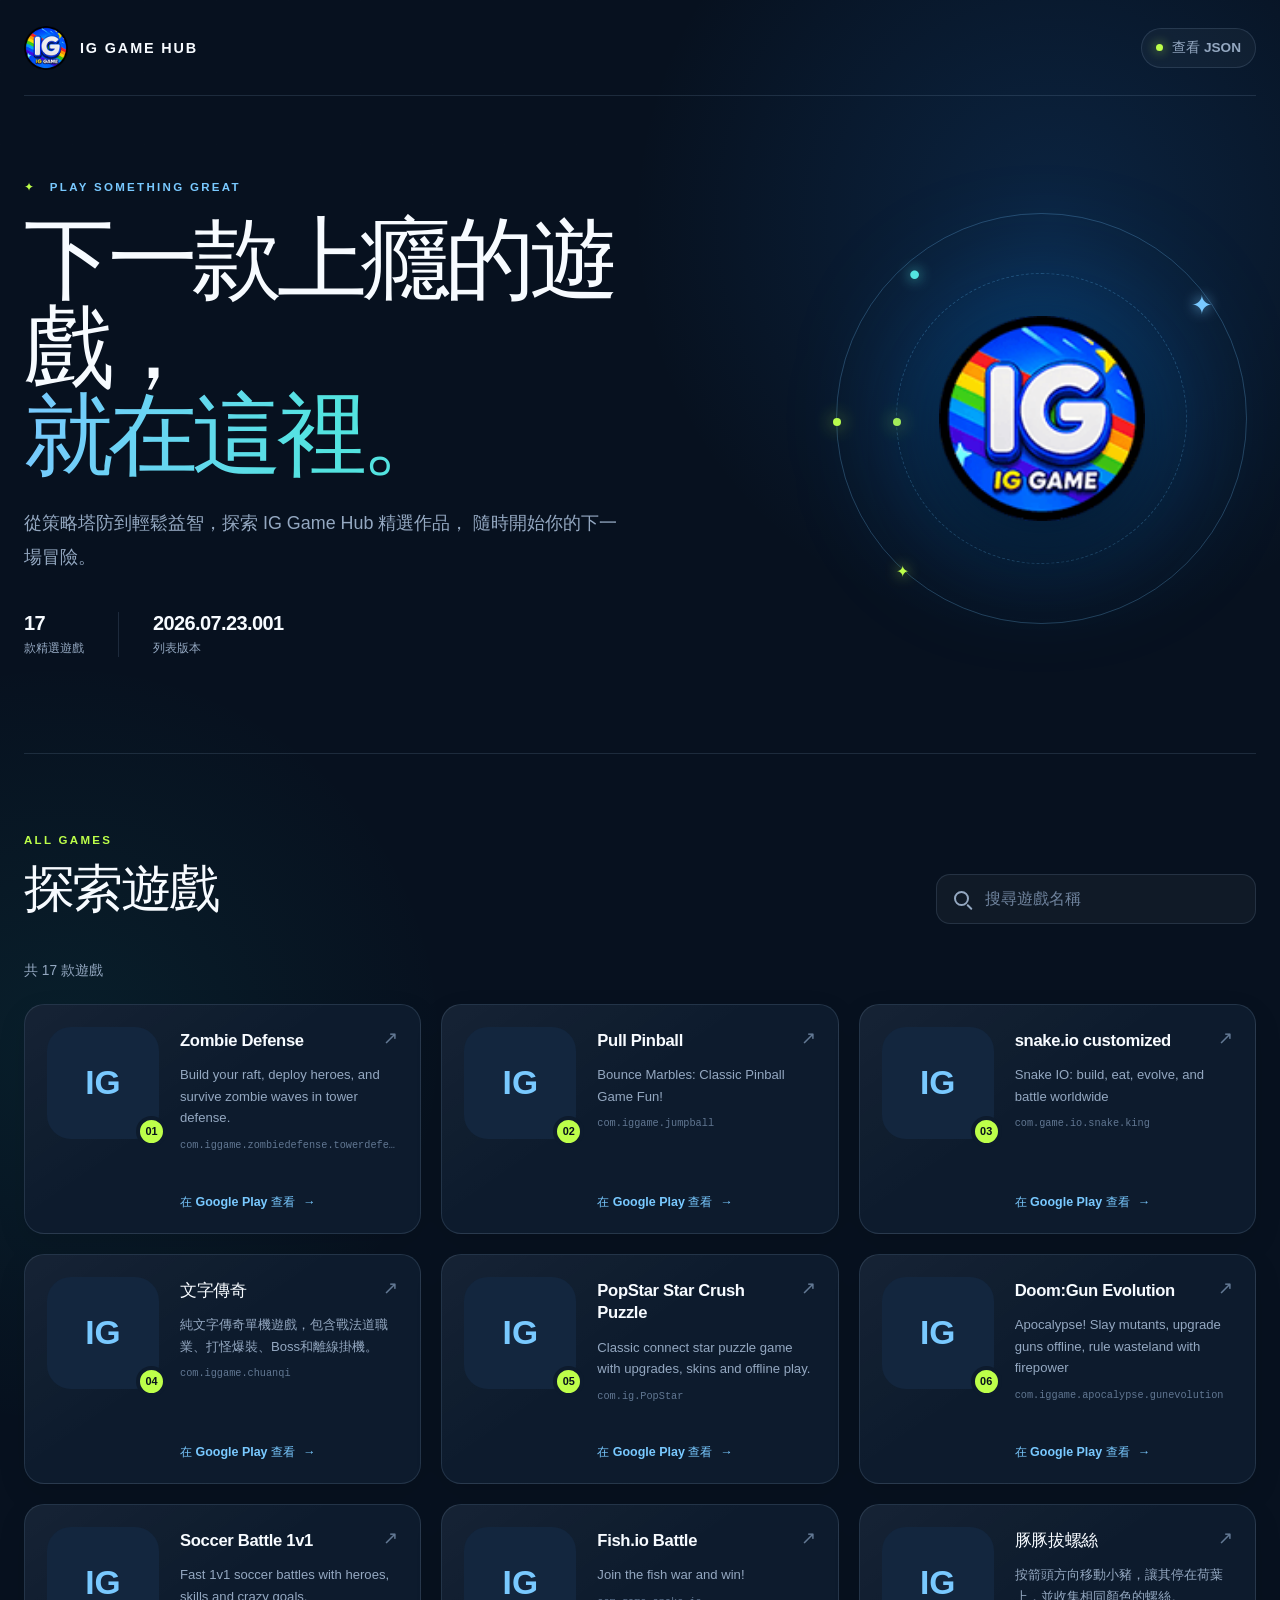
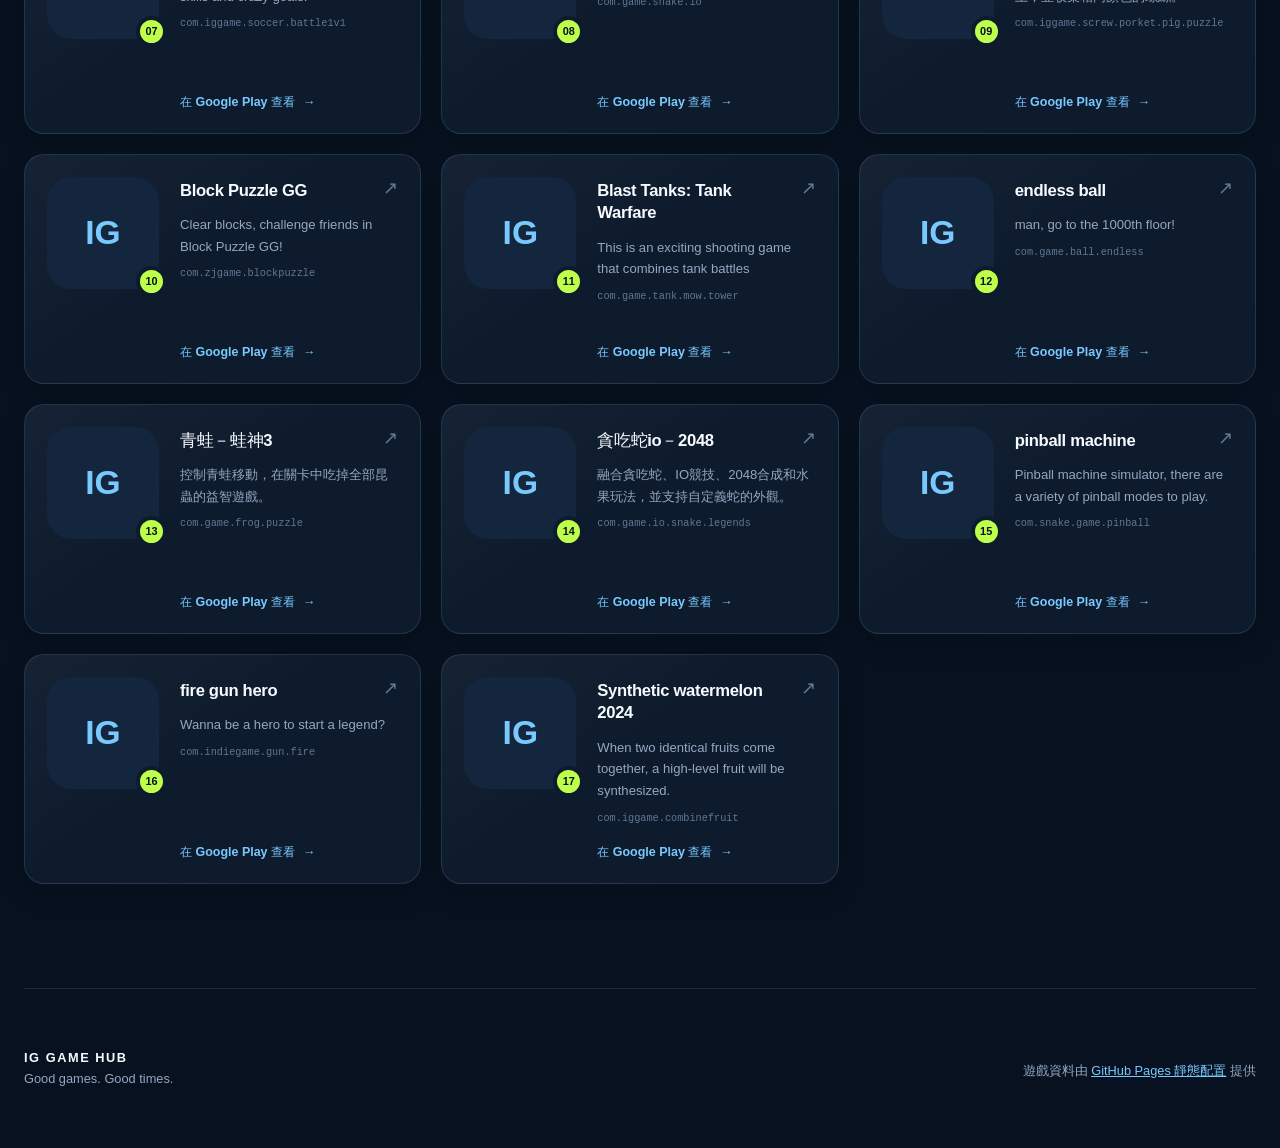
==== index.html @ 7ac2819b "1" ====
<!doctype html>
<html lang="zh-Hant">
  <head>
    <meta charset="utf-8">
    <meta name="viewport" content="width=device-width, initial-scale=1">
    <meta name="description" content="IG Game Hub 遊戲列表，探索我們精選的手機遊戲。">
    <meta name="theme-color" content="#07111f">
    <meta name="referrer" content="no-referrer">
    <meta
      http-equiv="Content-Security-Policy"
      content="default-src 'self'; img-src 'self' https://dota2tf.github.io data:; script-src 'self'; style-src 'self'; connect-src 'self'; object-src 'none'; base-uri 'self'; form-action 'none'"
    >
    <title>IG Game Hub｜遊戲列表</title>
    <link rel="icon" type="image/png" href="images/ig_game_hub_bubble_v1.png">
    <link rel="stylesheet" href="styles.css?v=20260723001">
    <script src="app.js?v=20260723001" defer></script>
  </head>
  <body>
    <a class="skip-link" href="#game-list">跳到遊戲列表</a>

    <div class="page-shell">
      <header class="site-header">
        <a class="brand" href="./" aria-label="IG Game Hub 首頁">
          <img
            class="brand__logo"
            src="images/ig_game_hub_bubble_v1.png"
            width="150"
            height="150"
            alt=""
          >
          <span class="brand__name">IG GAME HUB</span>
        </a>
        <a class="config-link" href="game_list.json">
          <span class="config-link__dot" aria-hidden="true"></span>
          查看 JSON
        </a>
      </header>

      <main>
        <section class="hero" aria-labelledby="page-title">
          <div class="hero__content">
            <p class="eyebrow">
              <span aria-hidden="true">✦</span>
              PLAY SOMETHING GREAT
            </p>
            <h1 id="page-title">下一款上癮的遊戲，<br><span>就在這裡。</span></h1>
            <p class="hero__description">
              從策略塔防到輕鬆益智，探索 IG Game Hub 精選作品，
              隨時開始你的下一場冒險。
            </p>
            <div class="hero__meta" aria-label="遊戲列表資料">
              <div class="stat">
                <strong id="game-count">—</strong>
                <span>款精選遊戲</span>
              </div>
              <div class="stat">
                <strong id="config-version">—</strong>
                <span>列表版本</span>
              </div>
            </div>
          </div>

          <div class="hero__art" aria-hidden="true">
            <div class="hero__orbit hero__orbit--outer"></div>
            <div class="hero__orbit hero__orbit--inner"></div>
            <div class="hero__glow"></div>
            <img
              class="hero__logo"
              src="images/ig_game_hub_bubble_v1.png"
              width="150"
              height="150"
              alt=""
            >
            <span class="hero__spark hero__spark--one">✦</span>
            <span class="hero__spark hero__spark--two">✦</span>
            <span class="hero__spark hero__spark--three">•</span>
          </div>
        </section>

        <section class="catalog" aria-labelledby="catalog-title">
          <div class="catalog__heading">
            <div>
              <p class="section-kicker">ALL GAMES</p>
              <h2 id="catalog-title">探索遊戲</h2>
            </div>

            <label class="search">
              <span class="search__icon" aria-hidden="true"></span>
              <span class="sr-only">搜尋遊戲</span>
              <input
                id="game-search"
                type="search"
                placeholder="搜尋遊戲名稱"
                autocomplete="off"
                disabled
              >
            </label>
          </div>

          <div id="status-message" class="status-message" role="status" aria-live="polite">
            正在載入遊戲列表…
          </div>

          <div id="error-panel" class="error-panel" role="alert" hidden>
            <p class="error-panel__eyebrow">LOAD ERROR</p>
            <h3>暫時無法載入遊戲列表</h3>
            <p id="error-message">請檢查網路連線後再試一次。</p>
            <button id="retry-button" type="button">重新載入</button>
          </div>

          <div id="game-list" class="game-grid" aria-live="polite" aria-busy="true"></div>

          <div id="empty-state" class="empty-state" hidden>
            <span class="empty-state__icon" aria-hidden="true">?</span>
            <h3>沒有找到相符的遊戲</h3>
            <p>試試其他關鍵字吧。</p>
          </div>
        </section>
      </main>

      <footer class="site-footer">
        <div>
          <strong>IG GAME HUB</strong>
          <p>Good games. Good times.</p>
        </div>
        <p>
          遊戲資料由
          <a href="game_list.json">GitHub Pages 靜態配置</a>
          提供
        </p>
      </footer>
    </div>

    <template id="game-card-template">
      <article class="game-card">
        <div class="game-card__media">
          <img class="game-card__image" width="200" height="200" alt="" loading="lazy">
          <span class="game-card__number"></span>
        </div>
        <div class="game-card__body">
          <div class="game-card__title-row">
            <h3 class="game-card__title"></h3>
            <span class="game-card__arrow" aria-hidden="true">↗</span>
          </div>
          <p class="game-card__description"></p>
          <p class="game-card__package"></p>
          <a class="game-card__action" target="_blank" rel="noopener noreferrer">
            在 Google Play 查看
            <span aria-hidden="true">→</span>
          </a>
        </div>
      </article>
    </template>
  </body>
</html>
---- styles.css ----
:root {
  color-scheme: dark;
  --bg: #07111f;
  --bg-deep: #030914;
  --surface: #0d1b2d;
  --surface-hover: #12243b;
  --line: rgba(151, 177, 211, 0.16);
  --text: #f7fbff;
  --muted: #94a8c1;
  --blue: #38a7ff;
  --blue-bright: #79c9ff;
  --cyan: #53e3e0;
  --lime: #bdff4a;
  --radius-lg: 28px;
  --radius-md: 20px;
  --shadow: 0 24px 80px rgba(0, 0, 0, 0.24);
  font-family:
    Inter, ui-sans-serif, -apple-system, BlinkMacSystemFont, "Segoe UI",
    "Noto Sans TC", "Microsoft JhengHei", sans-serif;
  font-synthesis: none;
}

* {
  box-sizing: border-box;
}

html {
  scroll-behavior: smooth;
}

body {
  min-width: 320px;
  margin: 0;
  color: var(--text);
  background:
    radial-gradient(circle at 82% 8%, rgba(30, 122, 220, 0.18), transparent 26rem),
    radial-gradient(circle at 5% 38%, rgba(30, 198, 188, 0.08), transparent 24rem),
    var(--bg);
}

body::before {
  position: fixed;
  inset: 0;
  z-index: -1;
  pointer-events: none;
  content: "";
  opacity: 0.17;
  background-image:
    linear-gradient(rgba(255, 255, 255, 0.03) 1px, transparent 1px),
    linear-gradient(90deg, rgba(255, 255, 255, 0.03) 1px, transparent 1px);
  background-size: 72px 72px;
  mask-image: linear-gradient(to bottom, #000, transparent 70%);
}

a {
  color: inherit;
}

button,
input {
  font: inherit;
}

button,
a {
  -webkit-tap-highlight-color: transparent;
}

.page-shell {
  width: min(1240px, calc(100% - 48px));
  margin-inline: auto;
}

.skip-link {
  position: fixed;
  top: 12px;
  left: 12px;
  z-index: 100;
  padding: 10px 14px;
  color: #06101c;
  background: var(--lime);
  border-radius: 10px;
  transform: translateY(-160%);
  transition: transform 160ms ease;
}

.skip-link:focus {
  transform: translateY(0);
}

.site-header {
  display: flex;
  align-items: center;
  justify-content: space-between;
  min-height: 96px;
  border-bottom: 1px solid var(--line);
}

.brand {
  display: inline-flex;
  gap: 12px;
  align-items: center;
  color: var(--text);
  text-decoration: none;
}

.brand__logo {
  width: 44px;
  height: 44px;
  object-fit: contain;
}

.brand__name {
  font-size: 0.9rem;
  font-weight: 900;
  letter-spacing: 0.13em;
}

.config-link {
  display: inline-flex;
  gap: 9px;
  align-items: center;
  padding: 10px 14px;
  color: var(--muted);
  font-size: 0.85rem;
  font-weight: 700;
  text-decoration: none;
  background: rgba(255, 255, 255, 0.035);
  border: 1px solid var(--line);
  border-radius: 999px;
  transition:
    color 160ms ease,
    border-color 160ms ease,
    background 160ms ease;
}

.config-link:hover {
  color: var(--text);
  background: rgba(255, 255, 255, 0.07);
  border-color: rgba(121, 201, 255, 0.38);
}

.config-link__dot {
  width: 7px;
  height: 7px;
  background: var(--lime);
  border-radius: 50%;
  box-shadow: 0 0 12px rgba(189, 255, 74, 0.8);
}

.hero {
  display: grid;
  grid-template-columns: minmax(0, 1.25fr) minmax(300px, 0.75fr);
  gap: clamp(32px, 7vw, 104px);
  align-items: center;
  min-height: 620px;
  padding: 84px 0 96px;
}

.eyebrow,
.section-kicker,
.error-panel__eyebrow {
  margin: 0 0 22px;
  color: var(--blue-bright);
  font-size: 0.72rem;
  font-weight: 900;
  letter-spacing: 0.2em;
}

.eyebrow span {
  margin-right: 8px;
  color: var(--lime);
}

.hero h1 {
  max-width: 780px;
  margin: 0;
  font-size: clamp(3rem, 7vw, 6.3rem);
  line-height: 0.98;
  letter-spacing: -0.065em;
}

.hero h1 span {
  color: transparent;
  background: linear-gradient(100deg, var(--blue-bright), var(--cyan) 70%);
  background-clip: text;
}

.hero__description {
  max-width: 600px;
  margin: 28px 0 0;
  color: var(--muted);
  font-size: clamp(1rem, 1.4vw, 1.15rem);
  line-height: 1.85;
}

.hero__meta {
  display: flex;
  gap: 34px;
  margin-top: 38px;
}

.stat {
  display: grid;
  gap: 5px;
}

.stat + .stat {
  padding-left: 34px;
  border-left: 1px solid var(--line);
}

.stat strong {
  font-size: 1.25rem;
  letter-spacing: -0.03em;
}

.stat span {
  color: var(--muted);
  font-size: 0.78rem;
}

.hero__art {
  position: relative;
  display: grid;
  place-items: center;
  width: min(100%, 440px);
  aspect-ratio: 1;
  margin-inline: auto;
}

.hero__glow {
  position: absolute;
  width: 60%;
  aspect-ratio: 1;
  background: rgba(0, 137, 255, 0.35);
  border-radius: 50%;
  filter: blur(60px);
}

.hero__orbit {
  position: absolute;
  border: 1px solid rgba(121, 201, 255, 0.25);
  border-radius: 50%;
}

.hero__orbit::after {
  position: absolute;
  top: 50%;
  left: -4px;
  width: 8px;
  height: 8px;
  content: "";
  background: var(--lime);
  border-radius: 50%;
  box-shadow: 0 0 18px rgba(189, 255, 74, 0.9);
}

.hero__orbit--outer {
  inset: 2%;
  animation: spin 18s linear infinite;
}

.hero__orbit--inner {
  inset: 16%;
  border-style: dashed;
  animation: spin 13s linear infinite reverse;
}

.hero__logo {
  position: relative;
  z-index: 2;
  width: 48%;
  height: auto;
  filter: drop-shadow(0 26px 34px rgba(0, 0, 0, 0.42));
}

.hero__spark {
  position: absolute;
  color: var(--blue-bright);
  text-shadow: 0 0 14px currentColor;
}

.hero__spark--one {
  top: 20%;
  right: 10%;
  font-size: 1.6rem;
}

.hero__spark--two {
  bottom: 12%;
  left: 16%;
  color: var(--lime);
  font-size: 1rem;
}

.hero__spark--three {
  top: 12%;
  left: 19%;
  color: var(--cyan);
  font-size: 2rem;
}

.catalog {
  padding: 80px 0 104px;
  border-top: 1px solid var(--line);
}

.catalog__heading {
  display: flex;
  gap: 32px;
  align-items: end;
  justify-content: space-between;
  margin-bottom: 38px;
}

.section-kicker {
  margin-bottom: 9px;
  color: var(--lime);
}

.catalog h2 {
  margin: 0;
  font-size: clamp(2rem, 4vw, 3.4rem);
  letter-spacing: -0.05em;
}

.search {
  position: relative;
  display: flex;
  align-items: center;
  width: min(100%, 320px);
}

.search__icon {
  position: absolute;
  left: 18px;
  width: 15px;
  height: 15px;
  border: 2px solid var(--muted);
  border-radius: 50%;
  pointer-events: none;
}

.search__icon::after {
  position: absolute;
  right: -6px;
  bottom: -4px;
  width: 7px;
  height: 2px;
  content: "";
  background: var(--muted);
  border-radius: 4px;
  transform: rotate(45deg);
}

.search input {
  width: 100%;
  min-height: 50px;
  padding: 0 18px 0 48px;
  color: var(--text);
  outline: none;
  background: rgba(255, 255, 255, 0.04);
  border: 1px solid var(--line);
  border-radius: 14px;
  transition:
    border-color 160ms ease,
    box-shadow 160ms ease;
}

.search input::placeholder {
  color: #70849e;
}

.search input:focus {
  border-color: rgba(56, 167, 255, 0.7);
  box-shadow: 0 0 0 4px rgba(56, 167, 255, 0.1);
}

.search input:disabled {
  cursor: wait;
  opacity: 0.55;
}

.status-message {
  min-height: 24px;
  margin-bottom: 18px;
  color: var(--muted);
  font-size: 0.86rem;
}

.game-grid {
  display: grid;
  grid-template-columns: repeat(3, minmax(0, 1fr));
  gap: 20px;
}

.game-card {
  position: relative;
  display: grid;
  grid-template-columns: 112px minmax(0, 1fr);
  gap: 21px;
  min-height: 230px;
  padding: 22px;
  overflow: hidden;
  background:
    linear-gradient(145deg, rgba(255, 255, 255, 0.035), transparent 44%),
    var(--surface);
  border: 1px solid var(--line);
  border-radius: var(--radius-md);
  box-shadow: 0 10px 28px rgba(0, 0, 0, 0.1);
  transition:
    transform 180ms ease,
    border-color 180ms ease,
    background 180ms ease,
    box-shadow 180ms ease;
}

.game-card:hover {
  background:
    linear-gradient(145deg, rgba(56, 167, 255, 0.08), transparent 44%),
    var(--surface-hover);
  border-color: rgba(121, 201, 255, 0.3);
  box-shadow: var(--shadow);
  transform: translateY(-4px);
}

.game-card__media {
  position: relative;
  align-self: start;
}

.game-card__image {
  display: block;
  width: 112px;
  height: 112px;
  object-fit: cover;
  background: #13263e;
  border: 1px solid rgba(255, 255, 255, 0.08);
  border-radius: 24px;
  box-shadow: 0 14px 26px rgba(0, 0, 0, 0.24);
}

.game-card__image.is-missing {
  opacity: 0;
}

.game-card__media.has-missing-image::before {
  position: absolute;
  inset: 0;
  display: grid;
  place-items: center;
  color: var(--blue-bright);
  font-size: 2.1rem;
  font-weight: 900;
  content: "IG";
  background: #13263e;
  border-radius: 24px;
}

.game-card__number {
  position: absolute;
  right: -8px;
  bottom: -8px;
  display: grid;
  place-items: center;
  min-width: 31px;
  height: 31px;
  padding-inline: 5px;
  color: #06101c;
  font-size: 0.68rem;
  font-weight: 900;
  background: var(--lime);
  border: 4px solid var(--surface);
  border-radius: 999px;
}

.game-card__body {
  display: flex;
  min-width: 0;
  flex-direction: column;
}

.game-card__title-row {
  display: flex;
  gap: 10px;
  align-items: start;
  justify-content: space-between;
}

.game-card__title {
  margin: 3px 0 0;
  overflow-wrap: anywhere;
  font-size: 1.04rem;
  line-height: 1.35;
  letter-spacing: -0.02em;
}

.game-card__arrow {
  flex: 0 0 auto;
  color: #637994;
  font-size: 1.15rem;
}

.game-card__description {
  display: -webkit-box;
  margin: 12px 0 0;
  overflow: hidden;
  color: var(--muted);
  font-size: 0.82rem;
  line-height: 1.65;
  -webkit-box-orient: vertical;
  -webkit-line-clamp: 3;
}

.game-card__package {
  margin: 10px 0 0;
  overflow: hidden;
  color: #617792;
  font-family: ui-monospace, SFMono-Regular, Consolas, monospace;
  font-size: 0.64rem;
  text-overflow: ellipsis;
  white-space: nowrap;
}

.game-card__action {
  display: inline-flex;
  gap: 8px;
  align-items: center;
  align-self: start;
  margin-top: auto;
  padding-top: 16px;
  color: var(--blue-bright);
  font-size: 0.78rem;
  font-weight: 800;
  text-decoration: none;
}

.game-card__action:hover {
  color: var(--lime);
}

.error-panel,
.empty-state {
  padding: 64px 24px;
  text-align: center;
  background: rgba(13, 27, 45, 0.66);
  border: 1px solid var(--line);
  border-radius: var(--radius-lg);
}

.error-panel h3,
.empty-state h3 {
  margin: 0;
  font-size: 1.5rem;
}

.error-panel p,
.empty-state p {
  color: var(--muted);
}

.error-panel__eyebrow {
  color: #ff8d8d !important;
}

.error-panel button {
  min-height: 44px;
  margin-top: 12px;
  padding: 0 20px;
  color: #05101b;
  font-weight: 900;
  cursor: pointer;
  background: var(--lime);
  border: 0;
  border-radius: 12px;
}

.empty-state__icon {
  display: grid;
  place-items: center;
  width: 48px;
  height: 48px;
  margin: 0 auto 18px;
  color: var(--blue-bright);
  font-size: 1.4rem;
  font-weight: 900;
  border: 1px solid rgba(121, 201, 255, 0.3);
  border-radius: 50%;
}

.site-footer {
  display: flex;
  gap: 32px;
  align-items: center;
  justify-content: space-between;
  min-height: 160px;
  color: var(--muted);
  font-size: 0.8rem;
  border-top: 1px solid var(--line);
}

.site-footer strong {
  color: var(--text);
  letter-spacing: 0.12em;
}

.site-footer p {
  margin: 6px 0 0;
}

.site-footer a {
  color: var(--blue-bright);
}

.sr-only {
  position: absolute;
  width: 1px;
  height: 1px;
  padding: 0;
  margin: -1px;
  overflow: hidden;
  clip: rect(0, 0, 0, 0);
  white-space: nowrap;
  border: 0;
}

[hidden] {
  display: none !important;
}

@keyframes spin {
  to {
    transform: rotate(360deg);
  }
}

@media (max-width: 1100px) {
  .game-grid {
    grid-template-columns: repeat(2, minmax(0, 1fr));
  }
}

@media (max-width: 820px) {
  .page-shell {
    width: min(100% - 32px, 680px);
  }

  .hero {
    grid-template-columns: 1fr;
    min-height: auto;
    padding: 70px 0 78px;
  }

  .hero__content {
    text-align: center;
  }

  .hero__description {
    margin-inline: auto;
  }

  .hero__meta {
    justify-content: center;
  }

  .hero__art {
    width: min(86vw, 380px);
  }

  .catalog {
    padding-top: 66px;
  }
}

@media (max-width: 620px) {
  .page-shell {
    width: min(100% - 24px, 520px);
  }

  .site-header {
    min-height: 78px;
  }

  .brand__logo {
    width: 38px;
    height: 38px;
  }

  .brand__name {
    font-size: 0.76rem;
  }

  .config-link {
    padding: 9px 11px;
    font-size: 0.74rem;
  }

  .hero {
    gap: 42px;
    padding: 54px 0 64px;
  }

  .hero h1 {
    font-size: clamp(2.7rem, 13vw, 4.2rem);
  }

  .hero__description {
    font-size: 0.94rem;
  }

  .hero__meta {
    gap: 22px;
  }

  .stat + .stat {
    padding-left: 22px;
  }

  .catalog__heading {
    align-items: stretch;
    flex-direction: column;
  }

  .search {
    width: 100%;
  }

  .game-grid {
    grid-template-columns: 1fr;
  }

  .game-card {
    min-height: 214px;
  }

  .site-footer {
    align-items: start;
    flex-direction: column;
    justify-content: center;
  }
}

@media (max-width: 390px) {
  .game-card {
    grid-template-columns: 88px minmax(0, 1fr);
    gap: 17px;
    padding: 17px;
  }

  .game-card__image {
    width: 88px;
    height: 88px;
    border-radius: 19px;
  }

  .game-card__description {
    -webkit-line-clamp: 2;
  }
}

@media (prefers-reduced-motion: reduce) {
  *,
  *::before,
  *::after {
    scroll-behavior: auto !important;
    animation-duration: 0.01ms !important;
    animation-iteration-count: 1 !important;
    transition-duration: 0.01ms !important;
  }
}
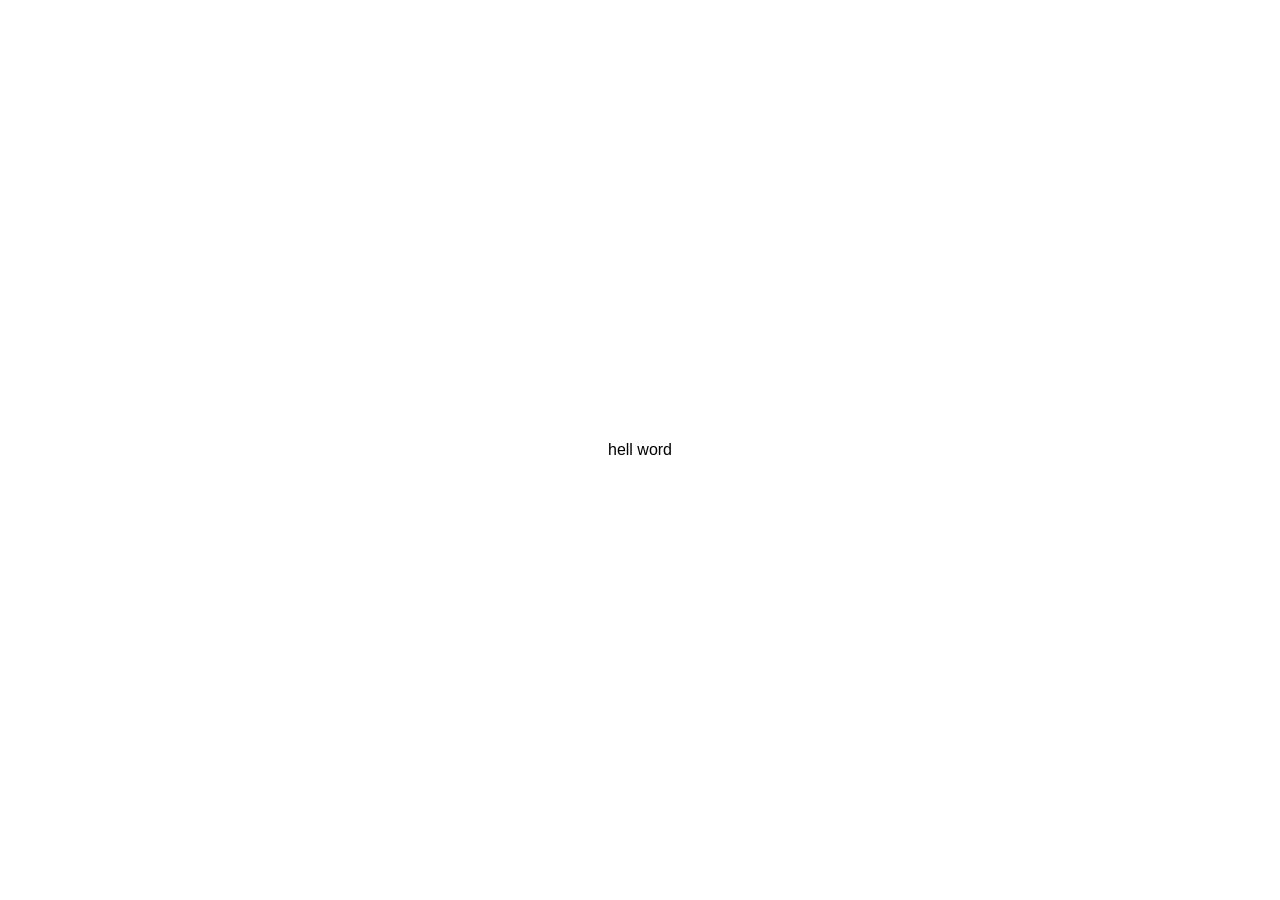
==== commit 6b9db8e6: "empty commit" ====
--- a/index.html
+++ b/index.html
@@ -1,155 +1,24 @@
-<!doctype html>
+<!DOCTYPE html>
 <html lang="zh-Hant">
-  <head>
-    <meta charset="utf-8">
-    <meta name="viewport" content="width=device-width, initial-scale=1">
-    <meta name="description" content="IG Game Hub 遊戲列表，探索我們精選的手機遊戲。">
-    <meta name="theme-color" content="#07111f">
-    <meta name="referrer" content="no-referrer">
-    <meta
-      http-equiv="Content-Security-Policy"
-      content="default-src 'self'; img-src 'self' https://dota2tf.github.io data:; script-src 'self'; style-src 'self'; connect-src 'self'; object-src 'none'; base-uri 'self'; form-action 'none'"
-    >
-    <title>IG Game Hub｜遊戲列表</title>
-    <link rel="icon" type="image/png" href="images/ig_game_hub_bubble_v1.png">
-    <link rel="stylesheet" href="styles.css?v=20260723001">
-    <script src="app.js?v=20260723001" defer></script>
-  </head>
-  <body>
-    <a class="skip-link" href="#game-list">跳到遊戲列表</a>
+<head>
+  <meta charset="UTF-8">
+  <meta name="viewport" content="width=device-width, initial-scale=1.0">
+  <title>Hell Word</title>
+  <style>
+    * {
+      box-sizing: border-box;
+    }
 
-    <div class="page-shell">
-      <header class="site-header">
-        <a class="brand" href="./" aria-label="IG Game Hub 首頁">
-          <img
-            class="brand__logo"
-            src="images/ig_game_hub_bubble_v1.png"
-            width="150"
-            height="150"
-            alt=""
-          >
-          <span class="brand__name">IG GAME HUB</span>
-        </a>
-        <a class="config-link" href="game_list.json">
-          <span class="config-link__dot" aria-hidden="true"></span>
-          查看 JSON
-        </a>
-      </header>
-
-      <main>
-        <section class="hero" aria-labelledby="page-title">
-          <div class="hero__content">
-            <p class="eyebrow">
-              <span aria-hidden="true">✦</span>
-              PLAY SOMETHING GREAT
-            </p>
-            <h1 id="page-title">下一款上癮的遊戲，<br><span>就在這裡。</span></h1>
-            <p class="hero__description">
-              從策略塔防到輕鬆益智，探索 IG Game Hub 精選作品，
-              隨時開始你的下一場冒險。
-            </p>
-            <div class="hero__meta" aria-label="遊戲列表資料">
-              <div class="stat">
-                <strong id="game-count">—</strong>
-                <span>款精選遊戲</span>
-              </div>
-              <div class="stat">
-                <strong id="config-version">—</strong>
-                <span>列表版本</span>
-              </div>
-            </div>
-          </div>
-
-          <div class="hero__art" aria-hidden="true">
-            <div class="hero__orbit hero__orbit--outer"></div>
-            <div class="hero__orbit hero__orbit--inner"></div>
-            <div class="hero__glow"></div>
-            <img
-              class="hero__logo"
-              src="images/ig_game_hub_bubble_v1.png"
-              width="150"
-              height="150"
-              alt=""
-            >
-            <span class="hero__spark hero__spark--one">✦</span>
-            <span class="hero__spark hero__spark--two">✦</span>
-            <span class="hero__spark hero__spark--three">•</span>
-          </div>
-        </section>
-
-        <section class="catalog" aria-labelledby="catalog-title">
-          <div class="catalog__heading">
-            <div>
-              <p class="section-kicker">ALL GAMES</p>
-              <h2 id="catalog-title">探索遊戲</h2>
-            </div>
-
-            <label class="search">
-              <span class="search__icon" aria-hidden="true"></span>
-              <span class="sr-only">搜尋遊戲</span>
-              <input
-                id="game-search"
-                type="search"
-                placeholder="搜尋遊戲名稱"
-                autocomplete="off"
-                disabled
-              >
-            </label>
-          </div>
-
-          <div id="status-message" class="status-message" role="status" aria-live="polite">
-            正在載入遊戲列表…
-          </div>
-
-          <div id="error-panel" class="error-panel" role="alert" hidden>
-            <p class="error-panel__eyebrow">LOAD ERROR</p>
-            <h3>暫時無法載入遊戲列表</h3>
-            <p id="error-message">請檢查網路連線後再試一次。</p>
-            <button id="retry-button" type="button">重新載入</button>
-          </div>
-
-          <div id="game-list" class="game-grid" aria-live="polite" aria-busy="true"></div>
-
-          <div id="empty-state" class="empty-state" hidden>
-            <span class="empty-state__icon" aria-hidden="true">?</span>
-            <h3>沒有找到相符的遊戲</h3>
-            <p>試試其他關鍵字吧。</p>
-          </div>
-        </section>
-      </main>
-
-      <footer class="site-footer">
-        <div>
-          <strong>IG GAME HUB</strong>
-          <p>Good games. Good times.</p>
-        </div>
-        <p>
-          遊戲資料由
-          <a href="game_list.json">GitHub Pages 靜態配置</a>
-          提供
-        </p>
-      </footer>
-    </div>
-
-    <template id="game-card-template">
-      <article class="game-card">
-        <div class="game-card__media">
-          <img class="game-card__image" width="200" height="200" alt="" loading="lazy">
-          <span class="game-card__number"></span>
-        </div>
-        <div class="game-card__body">
-          <div class="game-card__title-row">
-            <h3 class="game-card__title"></h3>
-            <span class="game-card__arrow" aria-hidden="true">↗</span>
-          </div>
-          <p class="game-card__description"></p>
-          <p class="game-card__package"></p>
-          <a class="game-card__action" target="_blank" rel="noopener noreferrer">
-            在 Google Play 查看
-            <span aria-hidden="true">→</span>
-          </a>
-        </div>
-      </article>
-    </template>
-  </body>
+    body {
+      min-height: 100vh;
+      margin: 0;
+      display: grid;
+      place-items: center;
+      font-family: Arial, sans-serif;
+    }
+  </style>
+</head>
+<body>
+  <main>hell word</main>
+</body>
 </html>
